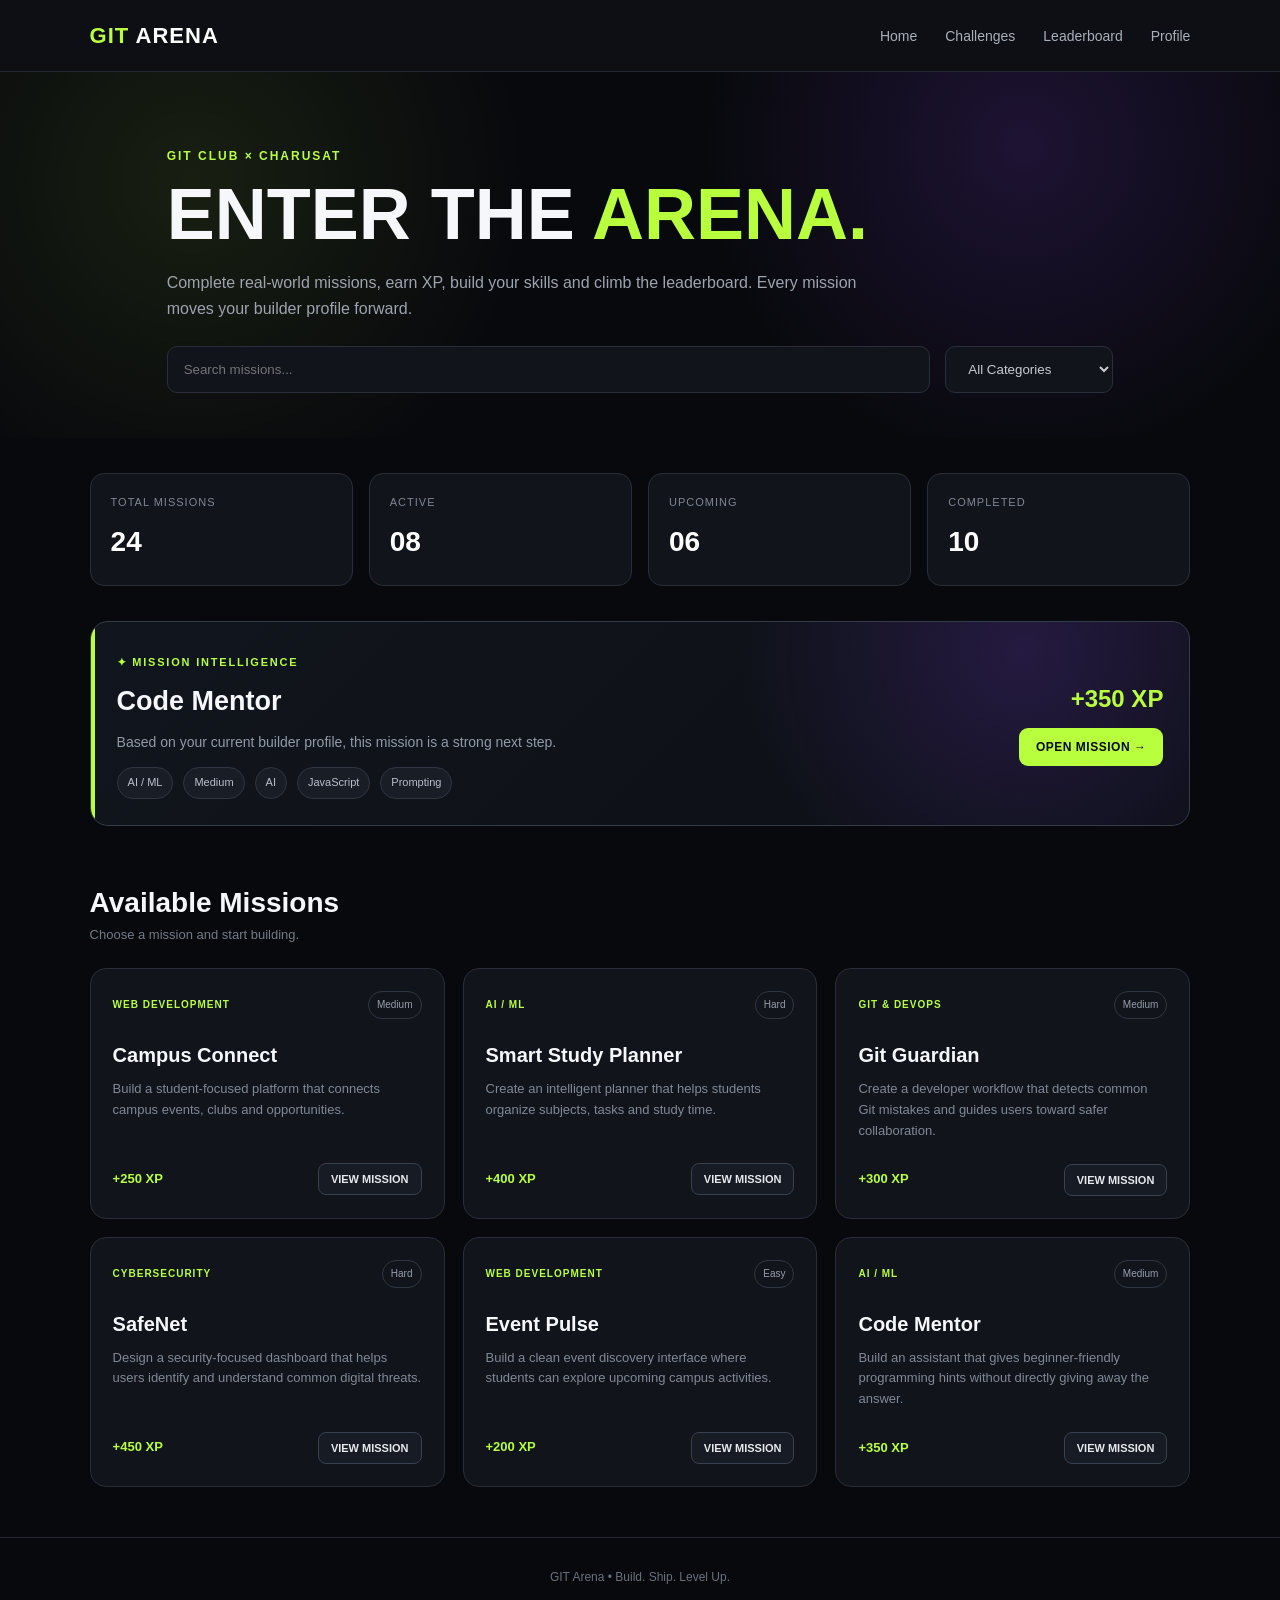
==== challenges.html @ 2df2f0b3 "Fix challenges page filename" ====
<!DOCTYPE html>
<html lang="en">
<head>
<meta charset="UTF-8">
<meta name="viewport" content="width=device-width, initial-scale=1.0">

<title>GIT Arena | Challenges</title>

<style>

/* =========================================================
   RESET
========================================================= */

*{
    margin:0;
    padding:0;
    box-sizing:border-box;
}

html{
    scroll-behavior:smooth;
}

body{
    font-family:Arial, Helvetica, sans-serif;
    background:#08090d;
    color:#f5f7fa;
    line-height:1.6;
}

button,
input{
    font-family:inherit;
}

button{
    cursor:pointer;
}


/* =========================================================
   NAVBAR
========================================================= */

nav{
    height:72px;
    display:flex;
    align-items:center;
    justify-content:space-between;

    padding:0 7%;

    background:#0d0f15;

    border-bottom:1px solid #242832;

    position:sticky;
    top:0;
    z-index:1000;
}

.logo{
    font-size:22px;
    font-weight:800;
    color:#b8ff3d;
    letter-spacing:1px;
}

.logo span{
    color:#ffffff;
}

.nav-links{
    display:flex;
    gap:28px;
    list-style:none;
}

.nav-links a{
    text-decoration:none;
    color:#a9afb9;
    font-size:14px;
    transition:.25s;
}

.nav-links a:hover,
.nav-links .active-link{
    color:#b8ff3d;
}


/* =========================================================
   HERO
========================================================= */

.hero{
    padding:75px 7% 45px;

    background:
        radial-gradient(
            circle at 80% 20%,
            rgba(143,70,255,.16),
            transparent 30%
        ),
        radial-gradient(
            circle at 15% 30%,
            rgba(184,255,61,.09),
            transparent 30%
        );
}

.eyebrow{
    color:#b8ff3d;
    font-size:12px;
    font-weight:800;
    letter-spacing:2px;
    margin-bottom:12px;
}

.hero h1{
    font-size:clamp(38px,6vw,72px);
    line-height:1;
    max-width:850px;
    margin-bottom:20px;
}

.hero h1 span{
    color:#b8ff3d;
}

.hero p{
    color:#9da4af;
    max-width:700px;
    font-size:16px;
}


/* =========================================================
   CONTAINER
========================================================= */

.container{
    width:86%;
    max-width:1400px;
    margin:auto;
}


/* =========================================================
   SEARCH / FILTER
========================================================= */

.controls{
    margin-top:25px;

    display:flex;
    gap:15px;
    flex-wrap:wrap;
}

.search{
    flex:1;
    min-width:240px;

    background:#11141b;

    border:1px solid #292e38;

    color:white;

    padding:14px 16px;

    border-radius:10px;

    outline:none;
}

.search:focus{
    border-color:#b8ff3d;
}

.filter{
    padding:14px 18px;

    background:#11141b;

    color:#c7ccd4;

    border:1px solid #292e38;

    border-radius:10px;

    outline:none;
}


/* =========================================================
   STATS
========================================================= */

.stats{
    display:grid;

    grid-template-columns:
        repeat(4,1fr);

    gap:16px;

    margin:35px 0;
}

.stat{
    background:#11141b;

    border:1px solid #292e38;

    padding:20px;

    border-radius:14px;

    transition:.25s;
}

.stat:hover{
    transform:translateY(-3px);
    border-color:#3c4350;
}

.stat small{
    display:block;

    color:#7f8794;

    font-size:11px;

    text-transform:uppercase;

    letter-spacing:1px;

    margin-bottom:8px;
}

.stat strong{
    font-size:28px;

    color:#ffffff;
}


/* =========================================================
   MISSION INTELLIGENCE
========================================================= */

.recommendation{

    margin:35px 0;

    padding:26px;

    border-radius:18px;

    border:1px solid #343c4a;

    background:
        radial-gradient(
            circle at 85% 15%,
            rgba(142,68,255,.18),
            transparent 30%
        ),
        linear-gradient(
            135deg,
            #11151d,
            #0c0f15
        );

    display:flex;

    justify-content:space-between;

    align-items:center;

    gap:30px;

    position:relative;

    overflow:hidden;
}

.recommendation::before{

    content:"";

    position:absolute;

    left:0;
    top:0;

    width:4px;
    height:100%;

    background:#b8ff3d;
}

.recommend-main{
    position:relative;
    z-index:1;
}

.intel-label{

    display:inline-block;

    color:#b8ff3d;

    font-size:11px;

    font-weight:800;

    letter-spacing:1.8px;

    margin-bottom:9px;
}

.recommendation h2{

    font-size:27px;

    margin-bottom:7px;
}

.recommendation p{

    color:#929aa7;

    max-width:700px;

    font-size:14px;

    margin-bottom:14px;
}

.recommend-meta{

    display:flex;

    gap:10px;

    flex-wrap:wrap;
}

.chip{

    display:inline-flex;

    align-items:center;

    padding:6px 10px;

    border-radius:999px;

    font-size:11px;

    background:#191d26;

    border:1px solid #303641;

    color:#b9c0cb;
}

.recommend-side{

    min-width:190px;

    text-align:right;

    position:relative;

    z-index:1;
}

.recommend-xp{

    display:block;

    color:#b8ff3d;

    font-size:24px;

    font-weight:800;

    margin-bottom:10px;
}

.primary-btn{

    border:none;

    background:#b8ff3d;

    color:#08090d;

    padding:12px 17px;

    border-radius:9px;

    font-size:12px;

    font-weight:800;

    letter-spacing:.5px;

    transition:.25s;
}

.primary-btn:hover{

    transform:translateY(-2px);

    box-shadow:
        0 8px 25px
        rgba(184,255,61,.15);
}

.primary-btn:active{
    transform:scale(.97);
}


/* =========================================================
   SECTION TITLE
========================================================= */

.section-title{

    display:flex;

    justify-content:space-between;

    align-items:end;

    gap:20px;

    margin:55px 0 22px;
}

.section-title h2{
    font-size:28px;
}

.section-title p{
    color:#737b87;
    font-size:13px;
}


/* =========================================================
   CHALLENGE GRID
========================================================= */

.grid{

    display:grid;

    grid-template-columns:
        repeat(3,1fr);

    gap:18px;

    padding-bottom:50px;
}

.card{

    background:#11141b;

    border:1px solid #292e38;

    border-radius:16px;

    padding:22px;

    transition:.3s;

    position:relative;

    overflow:hidden;
}

.card:hover{

    transform:translateY(-5px);

    border-color:#46505e;

    box-shadow:
        0 15px 35px
        rgba(0,0,0,.25);
}

.card.completed{

    opacity:.72;

    border-color:
        rgba(184,255,61,.25);
}

.card-top{

    display:flex;

    justify-content:space-between;

    align-items:center;

    margin-bottom:20px;
}

.category{

    font-size:10px;

    text-transform:uppercase;

    letter-spacing:1px;

    color:#b8ff3d;

    font-weight:800;
}

.difficulty{

    font-size:10px;

    color:#969eaa;

    padding:5px 8px;

    border:1px solid #303641;

    border-radius:999px;
}

.card h3{

    font-size:20px;

    margin-bottom:8px;
}

.card p{

    color:#818996;

    font-size:13px;

    min-height:62px;
}

.card-bottom{

    margin-top:22px;

    display:flex;

    justify-content:space-between;

    align-items:center;
}

.xp{

    color:#b8ff3d;

    font-size:13px;

    font-weight:800;
}

.card-btn{

    border:1px solid #39414e;

    background:#171b23;

    color:#e5e9ee;

    padding:9px 12px;

    border-radius:8px;

    font-size:11px;

    font-weight:700;

    transition:.2s;
}

.card-btn:hover{

    border-color:#b8ff3d;

    color:#b8ff3d;
}

.completed-label{

    color:#b8ff3d;

    font-size:11px;

    font-weight:800;

    letter-spacing:.7px;
}


/* =========================================================
   ACTIVE MISSION
========================================================= */

.active{

    margin:20px 0 60px;

    padding:30px;

    border-radius:18px;

    border:1px solid #303742;

    background:#0f1218;
}

.active-head{

    display:flex;

    justify-content:space-between;

    align-items:flex-start;

    gap:20px;

    margin-bottom:25px;
}

.active-label{

    color:#b8ff3d;

    font-size:10px;

    font-weight:800;

    letter-spacing:1.5px;

    margin-bottom:8px;

    display:block;
}

.active h2{

    font-size:28px;

    margin-bottom:7px;
}

.active-head p{

    color:#7f8792;

    font-size:13px;
}

.close-btn{

    background:transparent;

    border:1px solid #343b46;

    color:#8f97a3;

    width:36px;

    height:36px;

    border-radius:50%;

    font-size:18px;
}

.close-btn:hover{

    color:white;

    border-color:#596372;
}


/* =========================================================
   WORKSPACE
========================================================= */

.workspace{

    display:grid;

    grid-template-columns:
        1.3fr .7fr;

    gap:18px;
}

.work-card{

    background:#13171f;

    border:1px solid #292f3a;

    border-radius:14px;

    padding:22px;
}

.work-card h3{

    font-size:15px;

    margin-bottom:13px;
}

.work-card p{

    color:#8d95a1;

    font-size:13px;

    margin-bottom:15px;
}

.checkpoint{

    display:flex;

    align-items:center;

    gap:10px;

    padding:11px;

    border:1px solid #2b313c;

    border-radius:9px;

    margin-bottom:9px;

    color:#adb4be;

    font-size:12px;
}

.checkpoint input{

    accent-color:#b8ff3d;

}

.progress-wrap{

    margin-top:20px;
}

.progress-bar{

    height:8px;

    background:#252a33;

    border-radius:999px;

    overflow:hidden;
}

.progress{

    height:100%;

    width:33%;

    background:#b8ff3d;

    transition:.35s;
}

.progress-text{

    display:flex;

    justify-content:space-between;

    color:#737b87;

    font-size:10px;

    margin-top:7px;
}

.url-input{

    width:100%;

    padding:12px;

    background:#0c0f14;

    color:white;

    border:1px solid #2e3540;

    border-radius:8px;

    margin-bottom:10px;

    outline:none;
}

.url-input:focus{

    border-color:#b8ff3d;
}

.submit-btn{

    width:100%;

    padding:13px;

    background:#b8ff3d;

    border:none;

    border-radius:9px;

    font-weight:800;

    color:#090b0f;

    margin-top:8px;
}

.submit-btn:disabled{

    opacity:.35;

    cursor:not-allowed;
}


/* =========================================================
   SKILLS
========================================================= */

.chips{

    display:flex;

    gap:7px;

    flex-wrap:wrap;
}


/* =========================================================
   MODAL
========================================================= */

.modal{

    position:fixed;

    inset:0;

    background:rgba(0,0,0,.72);

    backdrop-filter:blur(8px);

    display:none;

    align-items:center;

    justify-content:center;

    padding:20px;

    z-index:2000;
}

.modal.show{

    display:flex;
}

.modal-box{

    width:100%;

    max-width:620px;

    max-height:90vh;

    overflow:auto;

    background:#11141b;

    border:1px solid #353c48;

    border-radius:18px;

    padding:28px;

    position:relative;
}

.modal-box h2{

    font-size:30px;

    margin-bottom:10px;
}

.modal-box p{

    color:#9098a5;

    font-size:14px;

    margin-bottom:20px;
}

.modal-close{

    position:absolute;

    top:17px;

    right:17px;

    width:35px;

    height:35px;

    border-radius:50%;

    border:1px solid #343b46;

    background:transparent;

    color:#a0a8b4;

    font-size:18px;
}

.modal-close:hover{

    color:white;
}

.intel{

    padding:17px;

    background:#171b23;

    border:1px solid #2e3540;

    border-radius:12px;

    margin-bottom:20px;
}

.intel strong{

    display:block;

    color:#b8ff3d;

    font-size:11px;

    letter-spacing:1px;

    margin-bottom:7px;
}


/* =========================================================
   TOAST
========================================================= */

.toast{

    position:fixed;

    right:25px;

    bottom:25px;

    background:#151922;

    border:1px solid #3a424e;

    color:white;

    padding:14px 17px;

    border-radius:10px;

    transform:translateY(120px);

    opacity:0;

    transition:.35s;

    z-index:3000;

    font-size:13px;
}

.toast.show{

    transform:translateY(0);

    opacity:1;
}


/* =========================================================
   BADGE MODAL
========================================================= */

.badge{

    text-align:center;

    padding:15px;
}

.badge-icon{

    width:65px;

    height:65px;

    border-radius:50%;

    margin:auto auto 14px;

    display:flex;

    align-items:center;

    justify-content:center;

    background:#1c2315;

    border:1px solid #b8ff3d;

    color:#b8ff3d;

    font-size:27px;
}


/* =========================================================
   FOOTER
========================================================= */

footer{

    border-top:1px solid #242832;

    padding:30px 7%;

    color:#69717d;

    font-size:12px;

    text-align:center;
}


/* =========================================================
   RESPONSIVE
========================================================= */

@media(max-width:1000px){

    .grid{

        grid-template-columns:
            repeat(2,1fr);
    }

    .stats{

        grid-template-columns:
            repeat(2,1fr);
    }

    .workspace{

        grid-template-columns:1fr;
    }

    .recommendation{

        flex-direction:column;

        align-items:flex-start;
    }

    .recommend-side{

        text-align:left;
    }
}

@media(max-width:700px){

    nav{

        padding:0 5%;
    }

    .nav-links{

        gap:13px;
    }

    .nav-links a{

        font-size:11px;
    }

    .hero{

        padding:55px 5% 35px;
    }

    .container{

        width:90%;
    }

    .grid{

        grid-template-columns:1fr;
    }

    .stats{

        grid-template-columns:1fr 1fr;
    }

    .active{

        padding:20px;
    }

    .active-head{

        flex-direction:column;
    }

    .section-title{

        flex-direction:column;

        align-items:flex-start;
    }
}

@media(max-width:480px){

    .stats{

        grid-template-columns:1fr;
    }

    .hero h1{

        font-size:42px;
    }

    .nav-links{

        gap:8px;
    }

    .nav-links a{

        font-size:10px;
    }
}
/* =========================================================
   STEP 8.1 — FINAL UI POLISH
========================================================= */

/* Smooth page appearance */
body {
    animation: pageFadeIn 0.7s ease;
}

@keyframes pageFadeIn {
    from {
        opacity: 0;
        transform: translateY(8px);
    }

    to {
        opacity: 1;
        transform: translateY(0);
    }
}


/* Hero animation */
.hero .eyebrow {
    animation: slideDown 0.7s ease;
}

.hero h1 {
    animation: slideUp 0.8s ease;
}

.hero p {
    animation: slideUp 1s ease;
}

@keyframes slideDown {
    from {
        opacity: 0;
        transform: translateY(-15px);
    }

    to {
        opacity: 1;
        transform: translateY(0);
    }
}

@keyframes slideUp {
    from {
        opacity: 0;
        transform: translateY(20px);
    }

    to {
        opacity: 1;
        transform: translateY(0);
    }
}


/* Stats entrance */
.stat {
    animation: statAppear 0.6s ease both;
}

.stat:nth-child(1) {
    animation-delay: 0.1s;
}

.stat:nth-child(2) {
    animation-delay: 0.2s;
}

.stat:nth-child(3) {
    animation-delay: 0.3s;
}

.stat:nth-child(4) {
    animation-delay: 0.4s;
}

@keyframes statAppear {
    from {
        opacity: 0;
        transform: translateY(15px);
    }

    to {
        opacity: 1;
        transform: translateY(0);
    }
}


/* Recommendation glow */
.recommendation {
    animation: recommendationAppear 0.8s ease;
}

@keyframes recommendationAppear {
    from {
        opacity: 0;
        transform: translateY(15px);
    }

    to {
        opacity: 1;
        transform: translateY(0);
    }
}


/* Mission cards */
.card {
    animation: cardAppear 0.5s ease both;
}

@keyframes cardAppear {
    from {
        opacity: 0;
        transform: translateY(15px);
    }

    to {
        opacity: 1;
        transform: translateY(0);
    }
}


/* Mission card hover */
.card:hover {
    transform: translateY(-7px) scale(1.01);
}


/* Buttons */
.primary-btn,
.card-btn,
.submit-btn {
    transition:
        transform 0.2s ease,
        box-shadow 0.2s ease,
        background 0.2s ease;
}

.primary-btn:hover,
.submit-btn:hover {
    transform: translateY(-2px);
}

.primary-btn:active,
.card-btn:active,
.submit-btn:active {
    transform: scale(0.96);
}


/* XP pulse */
.recommend-xp {
    animation: xpPulse 2s infinite;
}

@keyframes xpPulse {

    0%,
    100% {
        transform: scale(1);
    }

    50% {
        transform: scale(1.05);
    }
}


/* Mission progress animation */
.progress {
    transition:
        width 0.6s cubic-bezier(.22,1,.36,1);
}


/* Chips */
.chip {
    transition:
        transform 0.2s ease,
        border-color 0.2s ease;
}

.chip:hover {
    transform: translateY(-2px);
    border-color: #b8ff3d;
}


/* Active mission */
.active {
    animation: activeMissionAppear 0.5s ease;
}

@keyframes activeMissionAppear {
    from {
        opacity: 0;
        transform: translateY(20px);
    }

    to {
        opacity: 1;
        transform: translateY(0);
    }
}


/* Modal */
.modal-box {
    animation: modalAppear 0.3s ease;
}

@keyframes modalAppear {
    from {
        opacity: 0;
        transform: scale(0.94) translateY(15px);
    }

    to {
        opacity: 1;
        transform: scale(1) translateY(0);
    }
}


/* Toast */
.toast {
    box-shadow:
        0 10px 35px rgba(0, 0, 0, 0.35);
}


/* Focus accessibility */
button:focus-visible,
input:focus-visible,
select:focus-visible {
    outline: 2px solid #b8ff3d;
    outline-offset: 3px;
}


/* Reduce animation for users who prefer it */
@media (prefers-reduced-motion: reduce) {

    *,
    *::before,
    *::after {
        animation-duration: 0.01ms !important;
        animation-iteration-count: 1 !important;
        transition-duration: 0.01ms !important;
        scroll-behavior: auto !important;
    }

}
/* =========================================================
   STEP 8.2 — XP CELEBRATION
========================================================= */

.xp-celebration {

    position:fixed;

    inset:0;

    display:flex;

    align-items:center;

    justify-content:center;

    padding:20px;

    background:rgba(0,0,0,.82);

    backdrop-filter:blur(12px);

    opacity:0;

    visibility:hidden;

    transition:
        opacity .3s ease,
        visibility .3s ease;

    z-index:5000;
}

.xp-celebration.show {

    opacity:1;

    visibility:visible;
}


.xp-celebration-box {

    width:100%;

    max-width:480px;

    padding:42px 30px;

    text-align:center;

    border-radius:22px;

    border:1px solid #46505d;

    background:
        radial-gradient(
            circle at 50% 0%,
            rgba(184,255,61,.12),
            transparent 45%
        ),
        #11141b;

    box-shadow:
        0 30px 100px
        rgba(0,0,0,.55);

    transform:
        scale(.8)
        translateY(30px);

    transition:
        transform .45s
        cubic-bezier(.22,1,.36,1);
}

.xp-celebration.show
.xp-celebration-box {

    transform:
        scale(1)
        translateY(0);
}


.xp-stars {

    width:80px;

    height:80px;

    margin:0 auto 18px;

    display:flex;

    align-items:center;

    justify-content:center;

    border-radius:50%;

    border:1px solid #b8ff3d;

    background:#18200f;

    color:#b8ff3d;

    font-size:38px;

    animation:
        celebrationPulse 1.4s
        infinite;
}


@keyframes celebrationPulse {

    0%,
    100% {

        transform:scale(1);

        box-shadow:
            0 0 0
            rgba(184,255,61,0);

    }

    50% {

        transform:scale(1.08);

        box-shadow:
            0 0 35px
            rgba(184,255,61,.18);

    }

}


.celebration-label {

    color:#b8ff3d;

    font-size:11px;

    font-weight:800;

    letter-spacing:2px;

    margin-bottom:8px;
}


.xp-celebration-box h2 {

    font-size:48px;

    line-height:1;

    margin-bottom:12px;

    color:#ffffff;
}


.xp-celebration-box h2 span {

    color:#b8ff3d;
}


.xp-celebration-box p {

    color:#929aa7;

    font-size:14px;

    margin-bottom:25px;
}


.level-result {

    display:flex;

    align-items:center;

    justify-content:center;

    gap:22px;

    margin-bottom:28px;

    padding:18px;

    background:#171b23;

    border:1px solid #2d3440;

    border-radius:14px;
}


.level-result div {

    min-width:75px;
}


.level-result small {

    display:block;

    color:#737b87;

    font-size:9px;

    letter-spacing:1px;

    margin-bottom:4px;
}


.level-result strong {

    font-size:26px;

    color:#ffffff;
}


.level-result span {

    color:#b8ff3d;

    font-size:22px;
}


@media(max-width:480px) {

    .xp-celebration-box {

        padding:35px 20px;
    }

    .xp-celebration-box h2 {

        font-size:42px;
    }


}
/* =========================================================
   STEP 8.5 — MOBILE RESPONSIVE POLISH
========================================================= */

@media (max-width: 768px){

    body{
        overflow-x:hidden;
    }

    nav{
        height:auto;
        min-height:68px;
        padding:14px 5%;
        gap:15px;
    }

    .nav-links{
        gap:14px;
        flex-wrap:wrap;
        justify-content:flex-end;
    }

    .nav-links a{
        font-size:10px;
    }

    .container{
        width:90%;
    }

    .hero{
        padding:55px 0 35px;
    }

    .hero h1{
        font-size:clamp(40px,12vw,58px);
        line-height:.95;
    }

    .hero p{
        font-size:13px;
    }

    /* Stats */

    .stats-grid{
        grid-template-columns:repeat(2,1fr) !important;
        gap:10px;
    }

    .stat-card{
        padding:15px !important;
    }

    /* Challenge cards */

    .challenge-grid{
        grid-template-columns:1fr !important;
        gap:14px;
    }

    .challenge-card{
        padding:20px !important;
    }

    /* Search */

    .search-filter,
    .filter-bar{
        flex-direction:column !important;
        align-items:stretch !important;
        gap:10px;
    }

    input,
    select{
        width:100%;
    }

    /* Recommendation */

    .recommendation-card{
        padding:20px !important;
    }

    /* Active mission */

    .active-mission{
        padding:20px !important;
    }

    .mission-header{
        flex-direction:column !important;
        align-items:flex-start !important;
        gap:12px;
    }

    /* Mission checkpoints */

    .checkpoint-list{
        grid-template-columns:1fr !important;
    }

    /* Mission actions */

    .mission-actions{
        flex-direction:column !important;
        align-items:stretch !important;
    }

    .mission-actions button{
        width:100%;
    }

    /* Modals */

    .modal-content{
        width:92% !important;
        max-height:88vh;
        overflow-y:auto;
        padding:22px !important;
    }

    /* XP celebration */

    .xp-celebration-box{
        width:90%;
        padding:30px 20px;
    }

    .xp-celebration-box h2{
        font-size:42px;
    }

}


/* =========================================================
   SMALL PHONES
========================================================= */

@media (max-width:480px){

    nav{
        align-items:flex-start;
    }

    .logo{
        font-size:18px;
        white-space:nowrap;
    }

    .nav-links{
        gap:8px;
    }

    .nav-links a{
        font-size:9px;
    }

    .hero{
        padding-top:40px;
    }

    .hero h1{
        font-size:40px;
    }

    .stats-grid{
        grid-template-columns:1fr 1fr !important;
    }

    .stat-card strong{
        font-size:20px !important;
    }

    .challenge-card h3{
        font-size:18px !important;
    }

    .primary-btn,
    .secondary-btn{
        width:100%;
        padding:13px 16px;
    }

}


/* =========================================================
   TOUCH DEVICE IMPROVEMENT
========================================================= */

@media (hover:none){

    .challenge-card:hover{
        transform:none;
    }

    button:hover{
        transform:none;
    }

    .mission-card:hover{
        transform:none;
    }

}


/* =========================================================
   ACCESSIBILITY
========================================================= */

@media (prefers-reduced-motion:reduce){

    *,
    *::before,
    *::after{
        animation-duration:.01ms !important;
        animation-iteration-count:1 !important;
        transition-duration:.01ms !important;
        scroll-behavior:auto !important;
    }

}
/* =========================================================
   STEP 8.6 — MOBILE HAMBURGER NAVIGATION
========================================================= */

.arena-nav{
    position:sticky;
    top:0;
    z-index:1000;

    display:flex;
    align-items:center;
    justify-content:space-between;

    padding:0 7%;

    min-height:72px;

    background:#0d0f15;

    border-bottom:1px solid #242832;
}

.arena-nav .logo{
    font-size:22px;
    font-weight:800;
    letter-spacing:1px;
    color:#b8ff3d;
}

.arena-nav .logo span{
    color:#ffffff;
}

.arena-nav .nav-links{
    display:flex;
    align-items:center;
    gap:28px;

    list-style:none;
}

.arena-nav .nav-links a{
    color:#a9afb9;
    text-decoration:none;

    font-size:14px;

    transition:
        color .25s ease;
}

.arena-nav .nav-links a:hover{
    color:#b8ff3d;
}


/* =========================================================
   HAMBURGER
========================================================= */

.menu-toggle{

    display:none;

    width:42px;
    height:42px;

    border:1px solid #303743;

    border-radius:10px;

    background:#151920;

    cursor:pointer;

    align-items:center;
    justify-content:center;

    flex-direction:column;

    gap:5px;

    transition:.25s;
}

.menu-toggle span{

    display:block;

    width:19px;
    height:2px;

    background:#b8ff3d;

    border-radius:5px;

    transition:
        transform .25s ease,
        opacity .25s ease;
}

.menu-toggle:hover{

    border-color:#b8ff3d;

    background:#1a2112;
}


/* =========================================================
   MOBILE
========================================================= */

@media(max-width:700px){

    .arena-nav{

        padding:
            0 5%;

        min-height:66px;

    }

    .menu-toggle{

        display:flex;

        position:relative;

        z-index:1002;

    }

    .arena-nav .nav-links{

        position:absolute;

        top:66px;

        left:0;

        width:100%;

        padding:15px 5% 20px;

        background:#0d0f15;

        border-bottom:
            1px solid #292f39;

        display:flex;

        flex-direction:column;

        align-items:stretch;

        gap:4px;

        opacity:0;

        visibility:hidden;

        transform:
            translateY(-10px);

        transition:
            opacity .25s ease,
            transform .25s ease,
            visibility .25s ease;

    }

    .arena-nav .nav-links.open{

        opacity:1;

        visibility:visible;

        transform:
            translateY(0);

    }

    .arena-nav .nav-links li{
        width:100%;
    }

    .arena-nav .nav-links a{

        display:block;

        width:100%;

        padding:13px 15px;

        border-radius:9px;

        font-size:12px;

    }

    .arena-nav .nav-links a:hover{

        background:#171b22;

    }


    /* Hamburger animation */

    .menu-toggle.open span:nth-child(1){

        transform:
            translateY(7px)
            rotate(45deg);

    }

    .menu-toggle.open span:nth-child(2){

        opacity:0;

    }

    .menu-toggle.open span:nth-child(3){

        transform:
            translateY(-7px)
            rotate(-45deg);

    }

}


/* =========================================================
   VERY SMALL PHONE
========================================================= */

@media(max-width:380px){

    .arena-nav .logo{

        font-size:18px;

    }

    .menu-toggle{

        width:38px;
        height:38px;

    }

}

</style>
</head>


<body>


<!-- =====================================================
     NAVIGATION
===================================================== -->

<nav class="arena-nav">

    <div class="logo">
        GIT <span>ARENA</span>
    </div>

    <button
        class="menu-toggle"
        id="menuToggle"
        aria-label="Open navigation"
        aria-expanded="false"
    >
        <span></span>
        <span></span>
        <span></span>
    </button>

    <ul
        class="nav-links"
        id="navLinks"
    >

        <li>
            <a href="index.html">
                Home
            </a>
        </li>

        <li>
            <a href="challenges.html">
                Challenges
            </a>
        </li>

        <li>
            <a href="leaderboard.html">
                Leaderboard
            </a>
        </li>

        <li>
            <a href="profile.html">
                Profile
            </a>
        </li>

    </ul>

</nav>


<!-- =====================================================
     HERO
===================================================== -->

<header class="hero">

    <div class="container">

        <div class="eyebrow">
            GIT CLUB × CHARUSAT
        </div>

        <h1>
            ENTER THE
            <span>ARENA.</span>
        </h1>

        <p>
            Complete real-world missions, earn XP,
            build your skills and climb the leaderboard.
            Every mission moves your builder profile forward.
        </p>


        <div class="controls">

            <input
                type="text"
                id="searchInput"
                class="search"
                placeholder="Search missions..."
            >

            <select id="categoryFilter"
                    class="filter">

                <option value="all">
                    All Categories
                </option>

                <option value="Web Development">
                    Web Development
                </option>

                <option value="AI / ML">
                    AI / ML
                </option>

                <option value="Git & DevOps">
                    Git & DevOps
                </option>

                <option value="Cybersecurity">
                    Cybersecurity
                </option>

            </select>

        </div>

    </div>

</header>


<main class="container">


<!-- =====================================================
     STATS
===================================================== -->

<section class="stats">

    <div class="stat">

        <small>
            Total Missions
        </small>

        <strong>
            24
        </strong>

    </div>


    <div class="stat">

        <small>
            Active
        </small>

        <strong>
            08
        </strong>

    </div>


    <div class="stat">

        <small>
            Upcoming
        </small>

        <strong>
            06
        </strong>

    </div>


    <div class="stat">

        <small>
            Completed
        </small>

        <strong id="completedStat">
            10
        </strong>

    </div>

</section>


<!-- =====================================================
     STEP 7 — MISSION INTELLIGENCE
===================================================== -->

<section
    class="recommendation"
    id="recommendation"
>

    <div class="recommend-main">

        <span class="intel-label">
            ✦ MISSION INTELLIGENCE
        </span>

        <h2 id="recommendTitle">
            Finding your next mission...
        </h2>

        <p id="recommendText">
            Analyzing your builder profile and completed missions.
        </p>

        <div
            class="recommend-meta"
            id="recommendSkills">
        </div>

    </div>


    <div class="recommend-side">

        <span
            class="recommend-xp"
            id="recommendXP">
            +0 XP
        </span>

        <button
            class="primary-btn"
            id="recommendBtn">

            OPEN MISSION →

        </button>

    </div>

</section>


<!-- =====================================================
     AVAILABLE MISSIONS
===================================================== -->

<section class="section-title">

    <div>

        <h2>
            Available Missions
        </h2>

        <p>
            Choose a mission and start building.
        </p>

    </div>

</section>


<section
    class="grid"
    id="challengeGrid">
</section>


<!-- =====================================================
     ACTIVE MISSION WORKSPACE
===================================================== -->

<section
    class="active"
    id="activeMission"
    style="display:none;"
>

    <div class="active-head">

        <div>

            <span class="active-label">
                ACTIVE MISSION
            </span>

            <h2 id="activeTitle">
                Mission
            </h2>

            <p id="activeDescription">
                Mission description
            </p>

        </div>


        <button
            class="close-btn"
            id="resetMissionBtn">

            ×

        </button>

    </div>


    <div class="workspace">


        <!-- CHECKPOINTS -->

        <div class="work-card">

            <h3>
                Mission Checkpoints
            </h3>

            <p>
                Complete every checkpoint before submitting.
            </p>


            <label class="checkpoint">

                <input
                    type="checkbox"
                    class="checkpoint-input"
                    data-index="0"
                >

                Understand the problem

            </label>


            <label class="checkpoint">

                <input
                    type="checkbox"
                    class="checkpoint-input"
                    data-index="1"
                >

                Build the solution

            </label>


            <label class="checkpoint">

                <input
                    type="checkbox"
                    class="checkpoint-input"
                    data-index="2"
                >

                Test and document your solution

            </label>


            <div class="progress-wrap">

                <div class="progress-bar">

                    <div
                        class="progress"
                        id="missionProgress">
                    </div>

                </div>


                <div class="progress-text">

                    <span>
                        Mission progress
                    </span>

                    <span id="progressText">
                        33%
                    </span>

                </div>

            </div>

        </div>


        <!-- INTELLIGENCE -->

        <div class="work-card">

            <h3>
                Mission Intelligence
            </h3>

            <p id="activeHint">
                Your mission guidance will appear here.
            </p>

            <div
                class="chips"
                id="activeSkills">
            </div>


            <br>


            <h3>
                Submit Mission
            </h3>

            <input
                class="url-input"
                id="githubInput"
                placeholder="GitHub repository URL"
            >

            <input
                class="url-input"
                id="demoInput"
                placeholder="Live demo URL"
            >

            <button
                class="submit-btn"
                id="submitMissionBtn"
                disabled>

                SUBMIT MISSION

            </button>

        </div>

    </div>

</section>


</main>


<!-- =====================================================
     MISSION MODAL
===================================================== -->

<div
    class="modal"
    id="missionModal"
>

    <div class="modal-box">

        <button
            class="modal-close"
            id="modalClose">

            ×

        </button>


        <div class="eyebrow">
            MISSION BRIEF
        </div>


        <h2 id="modalTitle">
            Mission
        </h2>


        <p id="modalDescription">
            Description
        </p>


        <div class="intel">

            <strong>
                MISSION INTELLIGENCE
            </strong>

            <p id="modalIntel">
                Mission intelligence.
            </p>


            <div
                class="chips"
                id="modalSkills">
            </div>

        </div>


        <button
            class="primary-btn"
            id="startMissionBtn">

            START MISSION →

        </button>

    </div>

</div>


<!-- =====================================================
     BADGE MODAL
===================================================== -->

<div
    class="modal"
    id="badgeModal"
>

    <div class="modal-box badge">

        <div class="badge-icon">
            ★
        </div>

        <div class="eyebrow">
            NEW BADGE UNLOCKED
        </div>

        <h2 id="badgeTitle">
            Builder Badge
        </h2>

        <p id="badgeText">
            You unlocked a new achievement.
        </p>

        <button
            class="primary-btn"
            id="badgeClose">

            AWESOME →

        </button>

    </div>

</div>

<!-- =====================================================
     XP CELEBRATION
===================================================== -->

<div class="xp-celebration" id="xpCelebration">

    <div class="xp-celebration-box">

        <div class="xp-stars">
            ✦
        </div>

        <div class="celebration-label">
            MISSION COMPLETE
        </div>

        <h2>
            +<span id="earnedXP">0</span> XP
        </h2>

        <p id="celebrationMessage">
            Your builder profile just got stronger.
        </p>

        <div class="level-result">

            <div>
                <small>
                    LEVEL
                </small>

                <strong id="oldLevel">
                    7
                </strong>
            </div>

            <span>
                →
            </span>

            <div>
                <small>
                    NEW LEVEL
                </small>

                <strong id="newLevel">
                    7
                </strong>
            </div>

        </div>

        <button
            class="primary-btn"
            id="celebrationClose">

            CONTINUE BUILDING →

        </button>

    </div>

</div>
<!-- =====================================================
     TOAST
===================================================== -->

<div
    class="toast"
    id="toast">
</div>


<!-- =====================================================
     FOOTER
===================================================== -->

<footer>

    GIT Arena • Build. Ship. Level Up.

</footer>


<script>

/* =========================================================
   MISSION DATA
========================================================= */

const missions = [

    {
        id:7,

        title:"Campus Connect",

        category:"Web Development",

        difficulty:"Medium",

        xp:250,

        description:
            "Build a student-focused platform that connects campus events, clubs and opportunities.",

        intel:
            "A strong mission for improving frontend structure, responsive UI and student-focused product thinking.",

        skills:[
            "HTML",
            "CSS",
            "JavaScript",
            "UI/UX"
        ]
    },


    {
        id:8,

        title:"Smart Study Planner",

        category:"AI / ML",

        difficulty:"Hard",

        xp:400,

        description:
            "Create an intelligent planner that helps students organize subjects, tasks and study time.",

        intel:
            "Recommended when you want to strengthen problem solving and introduce intelligent features into a practical product.",

        skills:[
            "Python",
            "AI",
            "Logic",
            "Data"
        ]
    },


    {
        id:9,

        title:"Git Guardian",

        category:"Git & DevOps",

        difficulty:"Medium",

        xp:300,

        description:
            "Create a developer workflow that detects common Git mistakes and guides users toward safer collaboration.",

        intel:
            "Useful for strengthening version control, collaboration and developer workflow knowledge.",

        skills:[
            "Git",
            "GitHub",
            "DevOps",
            "CLI"
        ]
    },


    {
        id:10,

        title:"SafeNet",

        category:"Cybersecurity",

        difficulty:"Hard",

        xp:450,

        description:
            "Design a security-focused dashboard that helps users identify and understand common digital threats.",

        intel:
            "A high-XP challenge for builders interested in cybersecurity, risk detection and security awareness.",

        skills:[
            "Security",
            "Networking",
            "Threats",
            "Dashboard"
        ]
    },


    {
        id:11,

        title:"Event Pulse",

        category:"Web Development",

        difficulty:"Easy",

        xp:200,

        description:
            "Build a clean event discovery interface where students can explore upcoming campus activities.",

        intel:
            "A quick mission for strengthening UI fundamentals and shipping a complete frontend experience.",

        skills:[
            "HTML",
            "CSS",
            "JavaScript"
        ]
    },


    {
        id:12,

        title:"Code Mentor",

        category:"AI / ML",

        difficulty:"Medium",

        xp:350,

        description:
            "Build an assistant that gives beginner-friendly programming hints without directly giving away the answer.",

        intel:
            "Great for combining AI concepts with educational product design and problem-solving workflows.",

        skills:[
            "AI",
            "JavaScript",
            "Prompting",
            "Logic"
        ]
    }

];


/* =========================================================
   DEFAULT PROFILE
========================================================= */

const defaultProfile = {

    id:"rtzsnd",

    name:"Siddhi Panchal",

    xp:3480,

    level:7,

    streak:7,

    missions:10,

    badges:[

        "FIRST BUILDER",

        "7 DAY STREAK",

        "FAST SHIPPER",

        "PROBLEM SOLVER",

        "GIT READY",

        "LEVEL 5+"

    ],

    completedMissionIds:[]

};


/* =========================================================
   GLOBAL STATE
========================================================= */

let profile = null;

let selectedMission = null;

let recommendationMission = null;


/* =========================================================
   DOM
========================================================= */

const grid =
    document.getElementById(
        "challengeGrid"
    );

const completedStat =
    document.getElementById(
        "completedStat"
    );

const searchInput =
    document.getElementById(
        "searchInput"
    );

const categoryFilter =
    document.getElementById(
        "categoryFilter"
    );

const activeMission =
    document.getElementById(
        "activeMission"
    );

const activeTitle =
    document.getElementById(
        "activeTitle"
    );

const activeDescription =
    document.getElementById(
        "activeDescription"
    );

const activeHint =
    document.getElementById(
        "activeHint"
    );

const activeSkills =
    document.getElementById(
        "activeSkills"
    );

const missionProgress =
    document.getElementById(
        "missionProgress"
    );

const progressText =
    document.getElementById(
        "progressText"
    );

const githubInput =
    document.getElementById(
        "githubInput"
    );

const demoInput =
    document.getElementById(
        "demoInput"
    );

const submitMissionBtn =
    document.getElementById(
        "submitMissionBtn"
    );

const toast =
    document.getElementById(
        "toast"
    );


/* =========================================================
   PROFILE
========================================================= */

function getProfile(){

    const saved =
        localStorage.getItem(
            "arenaProfile"
        );

    if(saved){

        profile =
            JSON.parse(saved);

    }else{

        profile =
            JSON.parse(
                JSON.stringify(
                    defaultProfile
                )
            );

        saveProfile();
    }

    if(
        !Array.isArray(
            profile.completedMissionIds
        )
    ){

        profile.completedMissionIds = [];

    }

    if(
        !Array.isArray(
            profile.badges
        )
    ){

        profile.badges = [];

    }

    return profile;
}


function saveProfile(){

    localStorage.setItem(

        "arenaProfile",

        JSON.stringify(profile)

    );
}


/* =========================================================
   LEVEL SYSTEM
========================================================= */

function calculateLevel(xp){

    return Math.floor(
        Number(xp) / 500
    ) + 1;

}


/* =========================================================
   UPDATE STATS
========================================================= */

function updateStats(){

    completedStat.textContent =
        profile.missions;

}


/* =========================================================
   RENDER MISSIONS
========================================================= */

function render(){

    const search =
        searchInput.value
        .trim()
        .toLowerCase();

    const category =
        categoryFilter.value;


    const filtered =
        missions.filter(
            mission => {

                const matchesSearch =

                    mission.title
                    .toLowerCase()
                    .includes(search)

                    ||

                    mission.description
                    .toLowerCase()
                    .includes(search)

                    ||

                    mission.category
                    .toLowerCase()
                    .includes(search);


                const matchesCategory =

                    category === "all"

                    ||

                    mission.category ===
                    category;


                return (
                    matchesSearch &&
                    matchesCategory
                );

            }
        );


    grid.innerHTML = "";


    if(filtered.length === 0){

        grid.innerHTML = `

            <div
                class="card"
                style="grid-column:1/-1;text-align:center;">

                <h3>
                    No missions found
                </h3>

                <p>
                    Try another search or category.
                </p>

            </div>

        `;

        return;
    }


    filtered.forEach(
        mission => {

            const completed =

                profile.completedMissionIds
                .includes(
                    mission.id
                );


            const card =
                document.createElement(
                    "article"
                );

            card.className =
                "card" +
                (
                    completed
                    ? " completed"
                    : ""
                );


            card.innerHTML = `

                <div class="card-top">

                    <span class="category">
                        ${mission.category}
                    </span>

                    <span class="difficulty">
                        ${mission.difficulty}
                    </span>

                </div>


                <h3>
                    ${mission.title}
                </h3>


                <p>
                    ${mission.description}
                </p>


                <div class="card-bottom">

                    <span class="xp">
                        +${mission.xp} XP
                    </span>

                    ${
                        completed

                        ?

                        `
                        <span class="completed-label">
                            ✓ COMPLETED
                        </span>
                        `

                        :

                        `
                        <button
                            class="card-btn"
                            data-id="${mission.id}">

                            VIEW MISSION

                        </button>
                        `
                    }

                </div>

            `;


            grid.appendChild(card);

        }
    );


    document
        .querySelectorAll(
            ".card-btn"
        )
        .forEach(
            button => {

                button.addEventListener(
                    "click",
                    () => {

                        const id =
                            Number(
                                button.dataset.id
                            );

                        openMission(id);

                    }
                );

            }
        );

}


/* =========================================================
   OPEN MISSION MODAL
========================================================= */

function openMission(id){

    selectedMission =
        missions.find(
            mission =>
                mission.id === id
        );


    if(!selectedMission)
        return;


    document.getElementById(
        "modalTitle"
    ).textContent =
        selectedMission.title;


    document.getElementById(
        "modalDescription"
    ).textContent =
        selectedMission.description;


    document.getElementById(
        "modalIntel"
    ).textContent =
        selectedMission.intel;


    const modalSkills =
        document.getElementById(
            "modalSkills"
        );


    modalSkills.innerHTML = "";


    selectedMission.skills.forEach(
        skill => {

            const chip =
                document.createElement(
                    "span"
                );

            chip.className =
                "chip";

            chip.textContent =
                skill;

            modalSkills.appendChild(
                chip
            );

        }
    );


    document
        .getElementById(
            "missionModal"
        )
        .classList.add(
            "show"
        );

}


/* =========================================================
   START MISSION
========================================================= */

function startMission(){

    if(!selectedMission)
        return;


    const existing =
        localStorage.getItem(
            "activeMission"
        );


    let missionState;


    if(existing){

        const parsed =
            JSON.parse(existing);


        if(
            parsed.id ===
            selectedMission.id
        ){

            missionState =
                parsed;

        }

    }


    if(!missionState){

        missionState = {

            id:
                selectedMission.id,

            title:
                selectedMission.title,

            description:
                selectedMission.description,

            progress:33,

            stage:"active",

            checkpoints:[
                false,
                false,
                false
            ],

            github:"",

            demo:""

        };

    }


    localStorage.setItem(

        "activeMission",

        JSON.stringify(
            missionState
        )

    );


    document
        .getElementById(
            "missionModal"
        )
        .classList.remove(
            "show"
        );


    loadActiveMission();


    activeMission.scrollIntoView({
        behavior:"smooth",
        block:"start"
    });


    showToast(
        "Mission started. Build something awesome!"
    );

}


/* =========================================================
   LOAD ACTIVE MISSION
========================================================= */

function loadActiveMission(){

    const saved =
        localStorage.getItem(
            "activeMission"
        );


    if(!saved){

        activeMission.style.display =
            "none";

        return;

    }


    const state =
        JSON.parse(saved);


    const mission =
        missions.find(
            item =>
                item.id === state.id
        );


    if(!mission){

        activeMission.style.display =
            "none";

        return;

    }


    if(
        state.stage ===
        "completed"
    ){

        activeMission.style.display =
            "none";

        return;

    }


    activeMission.style.display =
        "block";


    activeTitle.textContent =
        mission.title;


    activeDescription.textContent =
        mission.description;


    activeHint.textContent =
        mission.intel;


    activeSkills.innerHTML =
        "";


    mission.skills.forEach(
        skill => {

            const chip =
                document.createElement(
                    "span"
                );

            chip.className =
                "chip";

            chip.textContent =
                skill;

            activeSkills.appendChild(
                chip
            );

        }
    );


    const checkpoints =
        state.checkpoints ||
        [false,false,false];


    document
        .querySelectorAll(
            ".checkpoint-input"
        )
        .forEach(
            (checkbox,index) => {

                checkbox.checked =
                    !!checkpoints[index];

            }
        );


    updateProgress();


    githubInput.value =
        state.github || "";


    demoInput.value =
        state.demo || "";


    validateSubmission();

}


/* =========================================================
   UPDATE PROGRESS
========================================================= */

function updateProgress(){

    const inputs =
        document.querySelectorAll(
            ".checkpoint-input"
        );


    let completed = 0;


    inputs.forEach(
        checkbox => {

            if(checkbox.checked){

                completed++;

            }

        }
    );


    let percentage = 33;


    if(completed === 1)
        percentage = 50;

    if(completed === 2)
        percentage = 75;

    if(completed === 3)
        percentage = 100;


    missionProgress.style.width =
        percentage + "%";


    progressText.textContent =
        percentage + "%";


    const saved =
        localStorage.getItem(
            "activeMission"
        );


    if(saved){

        const state =
            JSON.parse(saved);


        state.progress =
            percentage;


        state.checkpoints =
            Array.from(
                inputs
            ).map(
                input =>
                    input.checked
            );


        localStorage.setItem(

            "activeMission",

            JSON.stringify(
                state
            )

        );

    }


    validateSubmission();

}


/* =========================================================
   URL VALIDATION
========================================================= */

function validUrl(value){

    if(!value)
        return false;


    try{

        const url =
            new URL(value);


        return (
            url.protocol ===
            "http:" ||

            url.protocol ===
            "https:"
        );

    }catch{

        return false;

    }

}


/* =========================================================
   SUBMISSION VALIDATION
========================================================= */

function validateSubmission(){

    const checkpoints =
        Array.from(
            document.querySelectorAll(
                ".checkpoint-input"
            )
        );


    const allDone =
        checkpoints.length === 3 &&
        checkpoints.every(
            checkbox =>
                checkbox.checked
        );


    const validLinks =
        validUrl(
            githubInput.value.trim()
        )

        &&

        validUrl(
            demoInput.value.trim()
        );


    submitMissionBtn.disabled =
        !(
            allDone &&
            validLinks
        );

}


/* =========================================================
   COMPLETE MISSION
========================================================= */

function completeMission(){

    if(!selectedMission){

        const saved =
            localStorage.getItem(
                "activeMission"
            );

        if(saved){

            const state =
                JSON.parse(saved);

            selectedMission =
                missions.find(
                    mission =>
                        mission.id ===
                        state.id
                );

        }

    }


    if(!selectedMission)
        return;


    if(
        profile.completedMissionIds
        .includes(
            selectedMission.id
        )
    ){

        showToast(
            "Mission already completed."
        );

        return;

    }


    const previousLevel =
        profile.level;


    profile.xp +=
        selectedMission.xp;


    profile.missions += 1;


    profile.streak += 1;


    profile.completedMissionIds.push(
        selectedMission.id
    );


    profile.level =
        calculateLevel(
            profile.xp
        );


    checkBadges();


    saveProfile();


    const saved =
        localStorage.getItem(
            "activeMission"
        );


    if(saved){

        const state =
            JSON.parse(saved);


        state.stage =
            "completed";


        state.progress =
            100;


        state.github =
            githubInput.value.trim();


        state.demo =
            demoInput.value.trim();


        localStorage.setItem(

            "activeMission",

            JSON.stringify(
                state
            )

        );

    }


    updateStats();


    render();


    updateRecommendation();


    activeMission.style.display =
        "none";


   showXPCelebration(

    selectedMission.xp,

    previousLevel,

    profile.level,

    selectedMission.title

);


    checkNewBadge();


    selectedMission = null;

}


/* =========================================================
   BADGE SYSTEM
========================================================= */

function checkBadges(){

    const newBadges = [];


    if(
        profile.missions >= 11 &&
        !profile.badges.includes(
            "FIRST BUILDER"
        )
    ){

        profile.badges.push(
            "FIRST BUILDER"
        );

        newBadges.push(
            "FIRST BUILDER"
        );

    }


    if(
        profile.missions >= 15 &&
        !profile.badges.includes(
            "ARENA BUILDER"
        )
    ){

        profile.badges.push(
            "ARENA BUILDER"
        );

        newBadges.push(
            "ARENA BUILDER"
        );

    }


    if(
        profile.xp >= 5000 &&
        !profile.badges.includes(
            "XP HUNTER"
        )
    ){

        profile.badges.push(
            "XP HUNTER"
        );

        newBadges.push(
            "XP HUNTER"
        );

    }


    if(
        profile.level >= 10 &&
        !profile.badges.includes(
            "LEVEL 10"
        )
    ){

        profile.badges.push(
            "LEVEL 10"
        );

        newBadges.push(
            "LEVEL 10"
        );

    }


    if(newBadges.length){

        localStorage.setItem(
            "newBadges",
            JSON.stringify(
                newBadges
            )
        );

    }

}


function checkNewBadge(){

    const saved =
        localStorage.getItem(
            "newBadges"
        );


    if(!saved)
        return;


    const badges =
        JSON.parse(saved);


    if(
        badges.length > 0
    ){

        document.getElementById(
            "badgeTitle"
        ).textContent =
            badges[0];


        document.getElementById(
            "badgeText"
        ).textContent =
            "Your builder profile just unlocked a new achievement.";


        document
            .getElementById(
                "badgeModal"
            )
            .classList.add(
                "show"
            );

    }


    localStorage.removeItem(
        "newBadges"
    );

}


/* =========================================================
   STEP 7
   MISSION INTELLIGENCE ENGINE
========================================================= */

function updateRecommendation(){

    const available =
        missions.filter(
            mission =>

                !profile
                    .completedMissionIds
                    .includes(
                        mission.id
                    )
        );


    if(
        available.length === 0
    ){

        recommendationMission =
            null;


        document.getElementById(
            "recommendTitle"
        ).textContent =
            "Arena Complete";


        document.getElementById(
            "recommendText"
        ).textContent =
            "You have completed every currently available mission. More challenges are coming soon.";


        document.getElementById(
            "recommendXP"
        ).textContent =
            "MAX XP";


        document.getElementById(
            "recommendSkills"
        ).innerHTML =
            `<span class="chip">
                ALL MISSIONS COMPLETE
             </span>`;


        document.getElementById(
            "recommendBtn"
        ).disabled =
            true;


        return;

    }


    document.getElementById(
        "recommendBtn"
    ).disabled =
        false;


    /*
        CATEGORY EXPERIENCE

        Count how many missions
        the user completed in each
        category.
    */

    const categoryScore = {};


    missions.forEach(
        mission => {

            if(
                profile
                    .completedMissionIds
                    .includes(
                        mission.id
                    )
            ){

                categoryScore[
                    mission.category
                ] =
                    (
                        categoryScore[
                            mission.category
                        ] || 0
                    ) + 1;

            }

        }
    );


    /*
        Find the user's strongest
        category.
    */

    let strongestCategory =
        null;

    let strongestScore = 0;


    Object.entries(
        categoryScore
    ).forEach(
        ([category,score]) => {

            if(
                score >
                strongestScore
            ){

                strongestScore =
                    score;

                strongestCategory =
                    category;

            }

        }
    );


    /*
        Score every available mission.
    */

    const scored =
        available.map(
            mission => {

                let score = 0;


                /*
                    Match user's
                    strongest category.
                */

                if(
                    strongestCategory &&
                    mission.category ===
                    strongestCategory
                ){

                    score += 40;

                }


                /*
                    Reward higher XP.
                */

                score +=
                    mission.xp / 20;


                /*
                    Difficulty logic.

                    Lower levels get easier
                    missions.

                    Higher levels get
                    medium/hard missions.
                */

                if(
                    profile.level <= 4
                ){

                    if(
                        mission.difficulty ===
                        "Easy"
                    ){

                        score += 30;

                    }

                }


                if(
                    profile.level >= 5 &&
                    profile.level <= 7
                ){

                    if(
                        mission.difficulty ===
                        "Medium"
                    ){

                        score += 30;

                    }

                }


                if(
                    profile.level >= 8
                ){

                    if(
                        mission.difficulty ===
                        "Hard"
                    ){

                        score += 35;

                    }

                }


                return {

                    mission,
                    score

                };

            }
        );


    scored.sort(
        (a,b) =>
            b.score -
            a.score
    );


    recommendationMission =
        scored[0].mission;


    const mission =
        recommendationMission;


    /*
        Recommendation title
    */

    document.getElementById(
        "recommendTitle"
    ).textContent =
        mission.title;


    /*
        Personalized explanation
    */

    let explanation =
        "Based on your current builder profile, this mission is a strong next step.";


    if(
        strongestCategory &&
        mission.category ===
        strongestCategory
    ){

        explanation =
            "You have been building momentum in " +
            mission.category +
            ". This mission continues that skill path while giving you another chance to earn XP.";

    }else if(
        mission.difficulty ===
        "Hard"
    ){

        explanation =
            "Your current level makes this a good opportunity to take on a higher-impact challenge and push your skills further.";

    }else if(
        mission.difficulty ===
        "Easy"
    ){

        explanation =
            "This is a quick mission designed to help you ship something practical and maintain your builder momentum.";

    }


    document.getElementById(
        "recommendText"
    ).textContent =
        explanation;


    /*
        XP
    */

    document.getElementById(
        "recommendXP"
    ).textContent =
        "+" +
        mission.xp +
        " XP";


    /*
        Skills
    */

    const skills =
        document.getElementById(
            "recommendSkills"
        );


    skills.innerHTML = "";


    const categoryChip =
        document.createElement(
            "span"
        );

    categoryChip.className =
        "chip";

    categoryChip.textContent =
        mission.category;


    skills.appendChild(
        categoryChip
    );


    const difficultyChip =
        document.createElement(
            "span"
        );

    difficultyChip.className =
        "chip";

    difficultyChip.textContent =
        mission.difficulty;


    skills.appendChild(
        difficultyChip
    );


    mission.skills
        .slice(0,3)
        .forEach(
            skill => {

                const chip =
                    document.createElement(
                        "span"
                    );

                chip.className =
                    "chip";

                chip.textContent =
                    skill;

                skills.appendChild(
                    chip
                );

            }
        );

}


/* =========================================================
   RECOMMENDATION BUTTON
========================================================= */

document
    .getElementById(
        "recommendBtn"
    )
    .addEventListener(
        "click",
        () => {

            if(
                !recommendationMission
            )
                return;


            openMission(
                recommendationMission.id
            );

        }
    );


/* =========================================================
   CHECKPOINT EVENTS
========================================================= */

document
    .querySelectorAll(
        ".checkpoint-input"
    )
    .forEach(
        checkbox => {

            checkbox.addEventListener(
                "change",
                updateProgress
            );

        }
    );


/* =========================================================
   URL EVENTS
========================================================= */

githubInput.addEventListener(
    "input",
    () => {

        saveActiveLinks();

        validateSubmission();

    }
);


demoInput.addEventListener(
    "input",
    () => {

        saveActiveLinks();

        validateSubmission();

    }
);


function saveActiveLinks(){

    const saved =
        localStorage.getItem(
            "activeMission"
        );


    if(!saved)
        return;


    const state =
        JSON.parse(saved);


    state.github =
        githubInput.value.trim();


    state.demo =
        demoInput.value.trim();


    localStorage.setItem(

        "activeMission",

        JSON.stringify(
            state
        )

    );

}


/* =========================================================
   SUBMIT EVENT
========================================================= */

submitMissionBtn.addEventListener(
    "click",
    completeMission
);


/* =========================================================
   START BUTTON
========================================================= */

document
    .getElementById(
        "startMissionBtn"
    )
    .addEventListener(
        "click",
        startMission
    );


/* =========================================================
   MODAL CLOSE
========================================================= */

document
    .getElementById(
        "modalClose"
    )
    .addEventListener(
        "click",
        () => {

            document
                .getElementById(
                    "missionModal"
                )
                .classList.remove(
                    "show"
                );

        }
    );


document
    .getElementById(
        "badgeClose"
    )
    .addEventListener(
        "click",
        () => {

            document
                .getElementById(
                    "badgeModal"
                )
                .classList.remove(
                    "show"
                );

        }
    );


/* =========================================================
   RESET ACTIVE MISSION
========================================================= */

document
    .getElementById(
        "resetMissionBtn"
    )
    .addEventListener(
        "click",
        () => {

            localStorage.removeItem(
                "activeMission"
            );


            activeMission.style.display =
                "none";


            selectedMission =
                null;


            showToast(
                "Active mission closed."
            );

        }
    );


/* =========================================================
   SEARCH
========================================================= */

searchInput.addEventListener(
    "input",
    render
);


/* =========================================================
   FILTER
========================================================= */

categoryFilter.addEventListener(
    "change",
    render
);


/* =========================================================
   TOAST
========================================================= */

let toastTimer;


function showToast(message){

    toast.textContent =
        message;


    toast.classList.add(
        "show"
    );


    clearTimeout(
        toastTimer
    );


    toastTimer =
        setTimeout(
            () => {

                toast.classList.remove(
                    "show"
                );

            },
            3200
        );

}
/* =========================================================
   STEP 8.2 — XP CELEBRATION
========================================================= */

const xpCelebration =
    document.getElementById(
        "xpCelebration"
    );

const earnedXP =
    document.getElementById(
        "earnedXP"
    );

const oldLevel =
    document.getElementById(
        "oldLevel"
    );

const newLevel =
    document.getElementById(
        "newLevel"
    );

const celebrationMessage =
    document.getElementById(
        "celebrationMessage"
    );

const celebrationClose =
    document.getElementById(
        "celebrationClose"
    );


function showXPCelebration(
    xp,
    previousLevel,
    currentLevel,
    missionTitle
){

    earnedXP.textContent =
        xp;


    oldLevel.textContent =
        previousLevel;


    newLevel.textContent =
        currentLevel;


    if(
        currentLevel >
        previousLevel
    ){

        celebrationMessage.textContent =
            "LEVEL UP! " +
            missionTitle +
            " pushed your builder profile to the next level.";

    }else{

        celebrationMessage.textContent =
            missionTitle +
            " completed. Keep building and keep climbing.";

    }


    xpCelebration.classList.add(
        "show"
    );

}


function closeXPCelebration(){

    xpCelebration.classList.remove(
        "show"
    );

}


celebrationClose.addEventListener(
    "click",
    closeXPCelebration
);


xpCelebration.addEventListener(
    "click",
    event => {

        if(
            event.target ===
            xpCelebration
        ){

            closeXPCelebration();

        }

    }
);


/* =========================================================
   INITIALIZE
========================================================= */

getProfile();

updateStats();

render();

loadActiveMission();

updateRecommendation();
/* =========================================================
   STEP 8.6 — MOBILE MENU
========================================================= */

const menuToggle =
    document.getElementById(
        "menuToggle"
    );

const navLinks =
    document.getElementById(
        "navLinks"
    );


if(menuToggle && navLinks){

    menuToggle.addEventListener(
        "click",
        () => {

            const isOpen =
                navLinks.classList.toggle(
                    "open"
                );

            menuToggle.classList.toggle(
                "open",
                isOpen
            );

            menuToggle.setAttribute(
                "aria-expanded",
                isOpen
            );

        }
    );


    /* Close after selecting a page */

    navLinks
        .querySelectorAll("a")
        .forEach(link => {

            link.addEventListener(
                "click",
                () => {

                    navLinks.classList.remove(
                        "open"
                    );

                    menuToggle.classList.remove(
                        "open"
                    );

                    menuToggle.setAttribute(
                        "aria-expanded",
                        "false"
                    );

                }
            );

        });


    /* Close if user clicks outside */

    document.addEventListener(
        "click",
        event => {

            if(
                !menuToggle.contains(event.target) &&
                !navLinks.contains(event.target)
            ){

                navLinks.classList.remove(
                    "open"
                );

                menuToggle.classList.remove(
                    "open"
                );

                menuToggle.setAttribute(
                    "aria-expanded",
                    "false"
                );

            }

        }
    );

}
/* =========================================================
   ACTIVE PAGE
========================================================= */

const currentPage =
    window.location.pathname
        .split("/")
        .pop() ||
    "index.html";


document
    .querySelectorAll(
        ".nav-links a"
    )
    .forEach(link => {

        const linkPage =
            link
                .getAttribute("href")
                .split("/")
                .pop();


        if(
            linkPage ===
            currentPage
        ){

            link.classList.add(
                "active-link"
            );

        }

    });

</script>

</body>
</html>
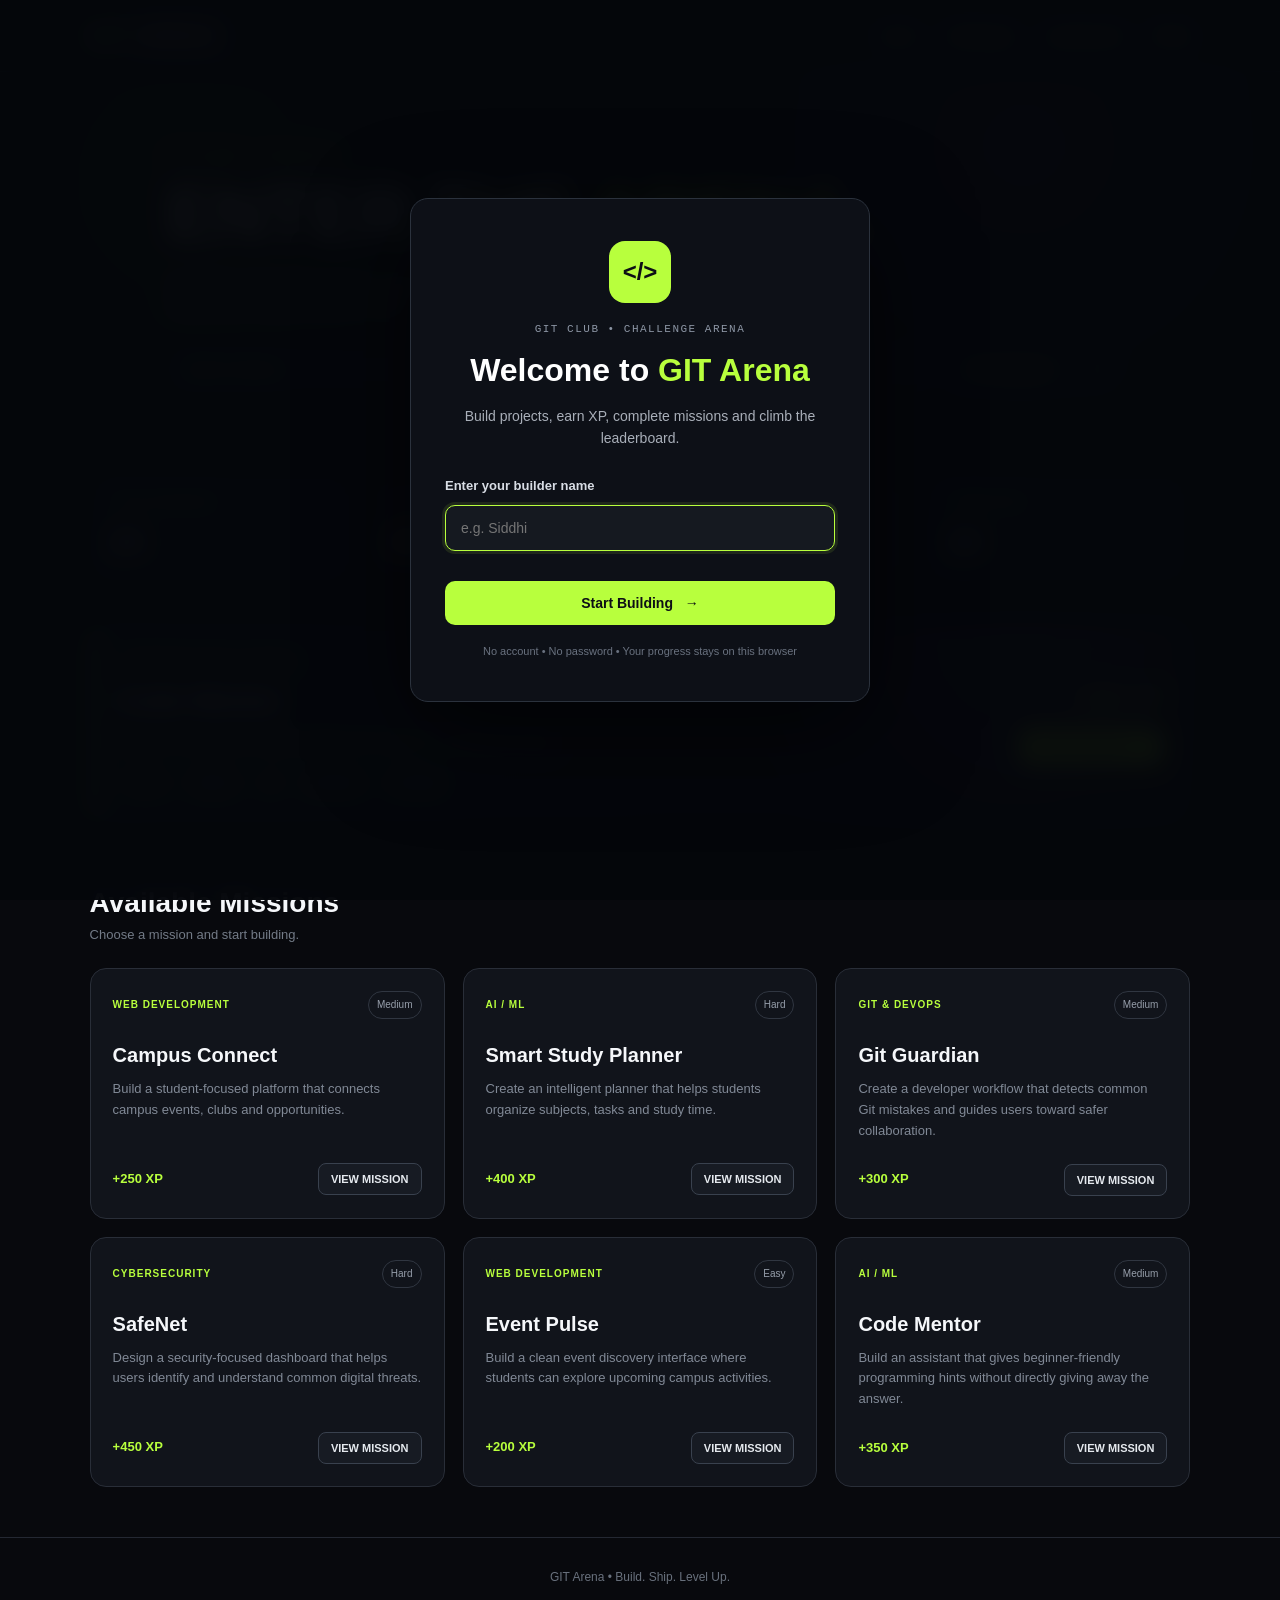
==== commit fd6e3675: "Add onboarding system" ====
--- a/challenges.html
+++ b/challenges.html
@@ -2211,7 +2211,9 @@
 
 <body>
 
-
+<body>
+
+<script src="./js/onboarding.js"></script>
 <!-- =====================================================
      NAVIGATION
 ===================================================== -->
